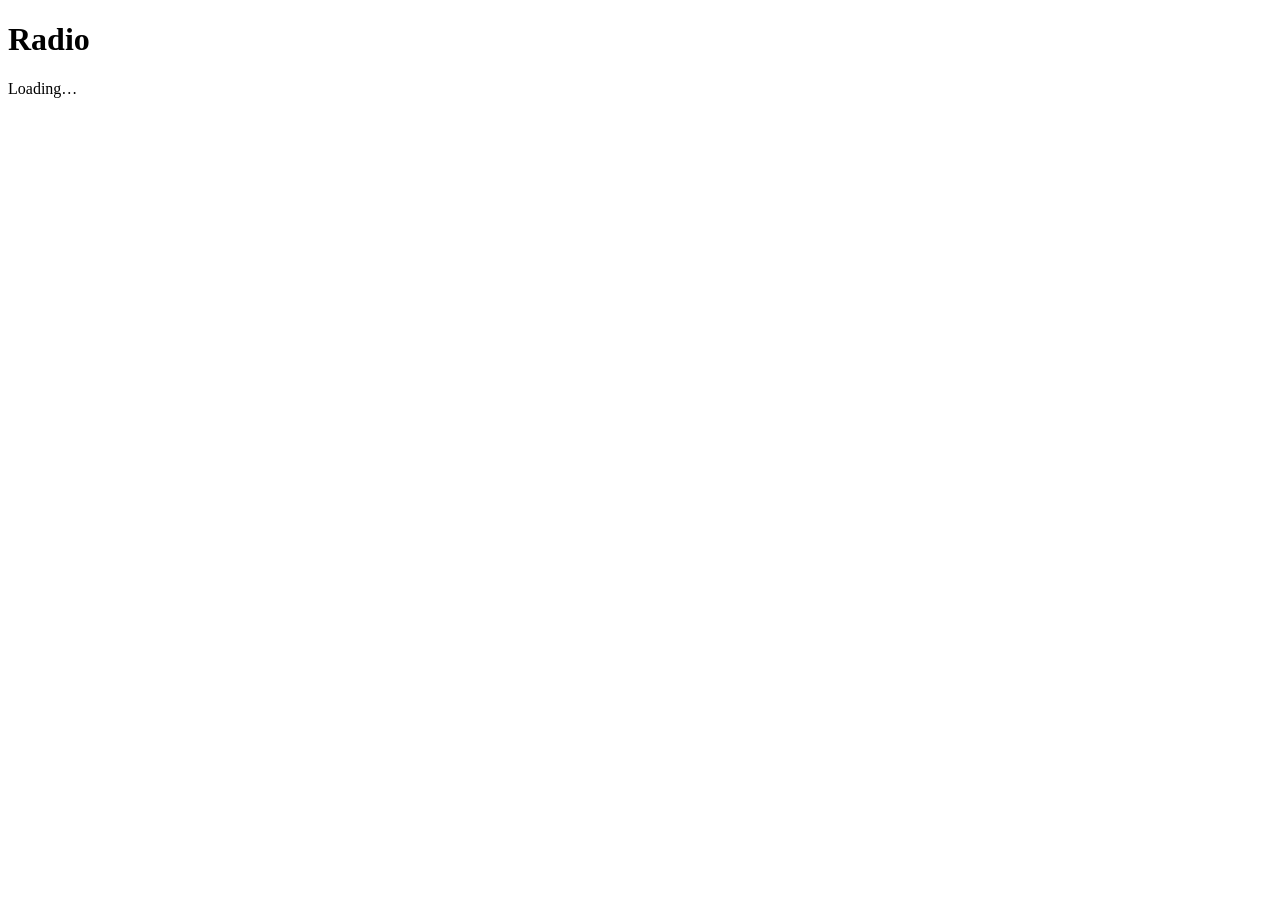
==== radio/index.html @ 4cc00738 "Add Radio tool shell" ====
<!doctype html><html lang="en"><head><meta charset="utf-8"><meta name="viewport" content="width=device-width,initial-scale=1"><title>Radio — SourceCodeplz</title></head><body><main><h1>Radio</h1><p>Loading…</p></main></body></html>
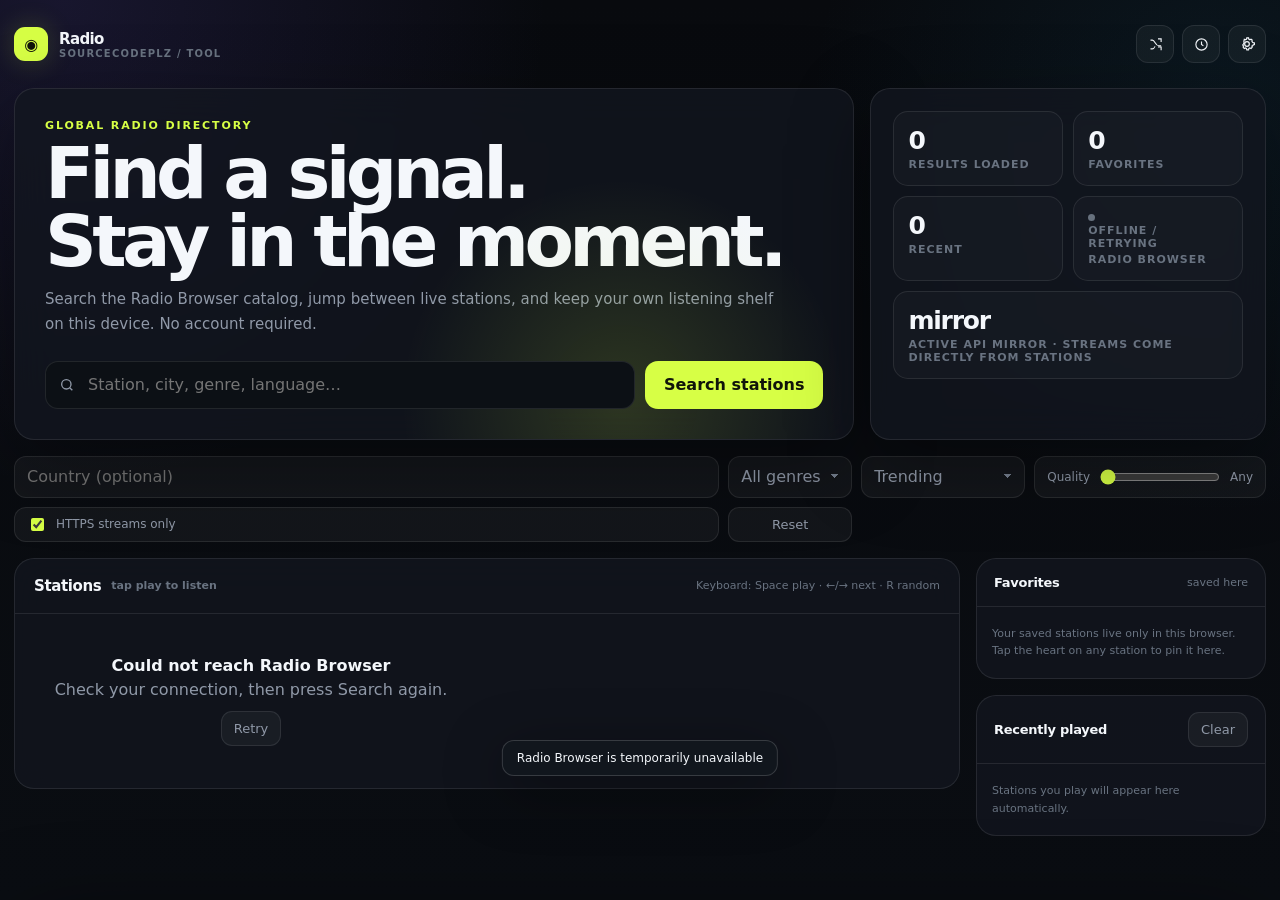
==== commit 75ca80ea: "Build Radio interface" ====
--- a/radio/index.html
+++ b/radio/index.html
@@ -1 +1,81 @@
-<!doctype html><html lang="en"><head><meta charset="utf-8"><meta name="viewport" content="width=device-width,initial-scale=1"><title>Radio — SourceCodeplz</title></head><body><main><h1>Radio</h1><p>Loading…</p></main></body></html>+<!doctype html>
+<html lang="en">
+<head>
+  <meta charset="utf-8"><meta name="viewport" content="width=device-width,initial-scale=1">
+  <meta name="description" content="Radio — discover and listen to internet radio stations from around the world.">
+  <meta name="theme-color" content="#080a0e">
+  <link rel="manifest" href="./manifest.webmanifest"><link rel="stylesheet" href="./styles.css">
+  <title>Radio — SourceCodeplz</title>
+</head>
+<body>
+  <div class="app-shell">
+    <header class="topbar">
+      <a class="brand" href="/" aria-label="Back to SourceCodeplz tools"><span class="brand-mark">◉</span><span class="brand-copy"><span class="brand-title">Radio</span><span class="brand-sub">SourceCodeplz / tool</span></span></a>
+      <div class="top-actions">
+        <button class="ghost-btn" id="last-station" hidden type="button">Resume <strong id="last-station-name"></strong></button>
+        <button class="icon-btn" id="random-btn" type="button" title="Random station" aria-label="Random station"><svg width="15" height="15" viewBox="0 0 24 24" fill="none" stroke="currentColor" stroke-width="1.8"><path d="M16 3h5v5M4 5h3c4 0 5 9 10 9h4M16 16h5v5M4 19h3c2.1 0 3.3-2 4.2-4"></path></svg></button>
+        <button class="icon-btn" id="timer-btn" type="button" title="Sleep timer" aria-label="Sleep timer"><svg width="15" height="15" viewBox="0 0 24 24" fill="none" stroke="currentColor" stroke-width="1.8"><circle cx="12" cy="12" r="9"></circle><path d="M12 7v5l3 2"></path></svg></button>
+        <button class="icon-btn" id="settings-btn" type="button" title="Settings" aria-label="Settings"><svg width="16" height="16" viewBox="0 0 24 24" fill="none" stroke="currentColor" stroke-width="1.8"><circle cx="12" cy="12" r="3.5"></circle><path d="m19.4 15 .3 2-1.7 1.7-1.8-.7-1.5.9-.4 1.8h-2.6l-.4-1.8-1.5-.9-1.8.7L6.3 17l.3-2-1-1.5 1-1.5 1-2-.3-2L8 4.9l1.8.7 1.5-.9.4-1.8h2.6l.4 1.8 1.5.9 1.8-.7L19.7 6l-.3 2 1 1.5 1 .4 1.7.4v2.6l-1.7.4-1 1.5z"></path></svg></button>
+      </div>
+    </header>
+
+    <main>
+      <section class="hero">
+        <div class="hero-card">
+          <div class="kicker">Global radio directory</div>
+          <h1>Find a signal.<br>Stay in the moment.</h1>
+          <p>Search the Radio Browser catalog, jump between live stations, and keep your own listening shelf on this device. No account required.</p>
+          <form class="search-row" id="search-form">
+            <label class="search-wrap" aria-label="Search stations"><span aria-hidden="true"><svg width="16" height="16" viewBox="0 0 24 24" fill="none" stroke="currentColor" stroke-width="2"><circle cx="11" cy="11" r="7"></circle><path d="m20 20-4-4"></path></svg></span><input id="search-input" autocomplete="off" placeholder="Station, city, genre, language…" spellcheck="false"></label>
+            <button class="search-btn" type="submit">Search stations</button>
+          </form>
+        </div>
+        <div class="stats-card" aria-label="Radio service stats">
+          <div class="stat"><strong id="result-count">—</strong><span>results loaded</span></div><div class="stat"><strong id="fav-count">0</strong><span>favorites</span></div>
+          <div class="stat"><strong id="recent-count">0</strong><span>recent</span></div><div class="stat"><strong><span class="status-dot" id="online-dot"></span><span id="online-text">connecting</span></strong><span>radio browser</span></div>
+          <div class="stat stat-wide"><strong id="api-base">mirror</strong><span>active API mirror · streams come directly from stations</span></div>
+        </div>
+      </section>
+
+      <section class="toolbar" aria-label="Station filters">
+        <input class="control" id="country-input" placeholder="Country (optional)">
+        <select class="control" id="tag-select" aria-label="Genre"></select>
+        <select class="control" id="sort" aria-label="Sort stations"><option value="clickcount">Trending</option><option value="votes">Most loved</option><option value="bitrate">Highest bitrate</option><option value="name">A–Z</option><option value="random">Random</option></select>
+        <div class="range-wrap"><span>Quality</span><input id="bitrate" type="range" min="0" max="320" step="32" value="0" aria-label="Minimum bitrate"><span id="bitrate-label">Any</span></div>
+        <label class="toggle"><input id="https-only" type="checkbox" checked> HTTPS streams only</label><button class="ghost-btn" id="reset-filters" type="button">Reset</button>
+      </section>
+
+      <div class="content-grid">
+        <section class="section" aria-labelledby="stations-title">
+          <div class="section-head"><div class="section-title"><h2 id="stations-title">Stations</h2><span>tap play to listen</span></div><span class="sort-note">Keyboard: Space play · ←/→ next · R random</span></div>
+          <div class="station-grid" id="station-list"></div><button class="load-more" id="load-more" type="button" hidden>Load more stations</button>
+        </section>
+        <aside class="sidebar">
+          <section class="side-card"><div class="side-head"><h3>Favorites</h3><span class="sort-note">saved here</span></div><div class="side-list" id="favorites-list"></div></section>
+          <section class="side-card"><div class="side-head"><h3>Recently played</h3><button class="ghost-btn" id="clear-recents" type="button">Clear</button></div><div class="side-list" id="recent-list"></div></section>
+        </aside>
+      </div>
+    </main>
+  </div>
+
+  <section class="player" id="player" aria-label="Radio player">
+    <div class="player-station"><img class="player-art" id="player-art" alt="Station artwork"><div class="player-info"><div class="player-name" id="player-name">Nothing playing</div><div class="player-now" id="player-now">Choose a station to start listening</div><span class="live-pill" id="live-pill" style="display:none">Live</span></div></div>
+    <div class="transport"><button class="secondary-play" id="player-prev" type="button" title="Previous station" aria-label="Previous station"><svg width="15" height="15" viewBox="0 0 24 24" fill="currentColor"><path d="M6 5h2v14H6zM18 5v14l-9-7z"></path></svg></button><button class="main-play" id="player-play" type="button" title="Play" aria-label="Play"><svg width="16" height="16" viewBox="0 0 24 24" fill="currentColor"><path d="M8 5v14l11-7z"></path></svg></button><button class="secondary-play" id="player-next" type="button" title="Next station" aria-label="Next station"><svg width="15" height="15" viewBox="0 0 24 24" fill="currentColor"><path d="M16 5h2v14h-2zM6 5l9 7-9 7z"></path></svg></button></div>
+    <div class="player-tools"><div class="volume"><svg width="15" height="15" viewBox="0 0 24 24" fill="currentColor"><path d="M4 9v6h4l5 4V5L8 9z"></path><path d="M16 8.5a5 5 0 0 1 0 7" fill="none" stroke="currentColor" stroke-width="2"></path></svg><input id="volume" type="range" min="0" max="1" step="0.01" value="0.8" aria-label="Volume"><span class="timer-badge" id="timer-badge">—</span></div></div>
+  </section>
+
+  <div class="toast" id="toast" role="status" aria-live="polite"></div>
+
+  <div class="modal-backdrop" id="timer-modal" aria-hidden="true"><div class="modal" role="dialog" aria-modal="true" aria-labelledby="timer-title"><div class="modal-head"><h2 id="timer-title">Sleep timer</h2><button class="icon-btn" type="button" data-close-modal aria-label="Close"><svg width="16" height="16" viewBox="0 0 24 24" fill="none" stroke="currentColor" stroke-width="2"><path d="M6 6l12 12M18 6L6 18"></path></svg></button></div><div class="modal-body"><p style="margin:0 0 14px;color:var(--muted);font-size:12px">Pause playback automatically after a little background listening.</p><div class="timer-grid"><button class="pill-btn timer-choice" data-minutes="15" type="button">15 min</button><button class="pill-btn timer-choice" data-minutes="30" type="button">30 min</button><button class="pill-btn timer-choice" data-minutes="60" type="button">60 min</button><button class="pill-btn timer-choice" data-minutes="90" type="button">90 min</button><button class="pill-btn timer-choice" data-minutes="0" type="button">Clear</button></div></div></div></div>
+
+  <div class="modal-backdrop" id="settings-modal" aria-hidden="true"><div class="modal" role="dialog" aria-modal="true" aria-labelledby="settings-title"><div class="modal-head"><h2 id="settings-title">Settings & backup</h2><button class="icon-btn" type="button" data-close-modal aria-label="Close"><svg width="16" height="16" viewBox="0 0 24 24" fill="none" stroke="currentColor" stroke-width="2"><path d="M6 6l12 12M18 6L6 18"></path></svg></button></div><div class="modal-body">
+    <div class="setting-row"><div class="setting-copy"><strong>Favorites stay on this device</strong><span>Radio uses browser localStorage, not cookies or an account. Nothing is uploaded by this page.</span></div><span style="color:#74e06e">LOCAL</span></div>
+    <div class="setting-row"><div class="setting-copy"><strong>Export favorites</strong><span>Download a JSON backup you can keep or move to another browser.</span></div><button class="ghost-btn" id="export-favorites" type="button">Export</button></div>
+    <div class="setting-row"><div class="setting-copy"><strong>Import favorites</strong><span>Restore a JSON backup from another browser or device.</span></div><label class="ghost-btn" style="cursor:pointer">Import<input id="import-favorites" type="file" accept="application/json" hidden></label></div>
+    <div class="setting-row"><div class="setting-copy"><strong>Data source</strong><span>Station directory powered by Radio Browser. Playback uses each station's own resolved stream URL.</span></div><a class="ghost-btn" href="https://www.radio-browser.info/" target="_blank" rel="noopener noreferrer">Radio Browser ↗</a></div>
+    <div style="margin-top:15px;color:var(--muted-2);font-size:10px;line-height:1.6">Some stations are unreachable, require a browser-supported codec, or publish HTTP-only streams. HTTPS-only is enabled by default because GitHub Pages itself runs over HTTPS.</div>
+  </div></div></div>
+
+  <script src="./app.js" defer></script>
+</body>
+</html>
--- a/radio/styles.css
+++ b/radio/styles.css
@@ -0,0 +1,197 @@
+:root {
+  color-scheme: dark;
+  --bg: #080a0e;
+  --bg-2: #0d1117;
+  --panel: rgba(18, 23, 31, .78);
+  --panel-solid: #11161d;
+  --panel-soft: rgba(255,255,255,.045);
+  --line: rgba(255,255,255,.09);
+  --line-strong: rgba(255,255,255,.16);
+  --text: #f4f7fb;
+  --muted: #9099a8;
+  --muted-2: #697381;
+  --accent: #d7ff45;
+  --accent-2: #9fe21f;
+  --danger: #ff6b6b;
+  --shadow: 0 24px 80px rgba(0,0,0,.34);
+  --radius: 20px;
+  --player-h: 96px;
+  font-family: Inter, ui-sans-serif, system-ui, -apple-system, BlinkMacSystemFont, "Segoe UI", sans-serif;
+}
+* { box-sizing: border-box; }
+html { min-height: 100%; background: var(--bg); }
+body { margin: 0; min-height: 100vh; color: var(--text); background:
+  radial-gradient(circle at 5% 0%, rgba(96,76,190,.18), transparent 32%),
+  radial-gradient(circle at 95% 12%, rgba(28,112,150,.12), transparent 28%),
+  linear-gradient(180deg, #080a0e 0%, #0a0d12 100%); }
+body.player-open { padding-bottom: calc(var(--player-h) + 18px); }
+button, input, select { font: inherit; }
+button { color: inherit; }
+a { color: inherit; }
+button:focus-visible, input:focus-visible, select:focus-visible, a:focus-visible { outline: 2px solid var(--accent); outline-offset: 3px; }
+
+.app-shell { width: min(1440px, calc(100% - 28px)); margin: 0 auto; padding: 18px 0 36px; }
+.topbar { display:flex; align-items:center; gap:14px; justify-content:space-between; min-height:52px; }
+.brand { display:flex; align-items:center; gap:11px; text-decoration:none; font-weight:800; letter-spacing:-.04em; }
+.brand-mark { width:34px; height:34px; border-radius:11px; display:grid; place-items:center; background:var(--accent); color:#10140a; box-shadow:0 0 28px rgba(215,255,69,.18); }
+.brand-copy { display:flex; flex-direction:column; }
+.brand-title { font-size:15px; }
+.brand-sub { color:var(--muted-2); font-size:10px; letter-spacing:.12em; text-transform:uppercase; font-weight:800; }
+.top-actions { display:flex; align-items:center; gap:8px; }
+.ghost-btn, .icon-btn, .pill-btn { border:1px solid var(--line); background:var(--panel-soft); cursor:pointer; transition:.16s ease; }
+.ghost-btn { border-radius:11px; padding:9px 12px; font-size:13px; color:var(--muted); }
+.icon-btn { width:38px; height:38px; border-radius:12px; display:grid; place-items:center; }
+.icon-btn:hover, .ghost-btn:hover, .pill-btn:hover { border-color:var(--line-strong); background:rgba(255,255,255,.075); transform:translateY(-1px); }
+.icon-btn.active { color:var(--accent); border-color:rgba(215,255,69,.28); background:rgba(215,255,69,.08); }
+
+.hero { display:grid; grid-template-columns:minmax(0,1.7fr) minmax(280px,.8fr); gap:16px; margin-top:18px; }
+.hero-card, .stats-card { border:1px solid var(--line); border-radius:var(--radius); background:var(--panel); backdrop-filter:blur(20px); box-shadow:var(--shadow); }
+.hero-card { padding:30px; position:relative; overflow:hidden; }
+.hero-card:before { content:""; position:absolute; inset:auto -10% -55% 45%; width:55%; aspect-ratio:1; border-radius:50%; background:radial-gradient(circle, rgba(215,255,69,.15), transparent 68%); pointer-events:none; }
+.kicker { color:var(--accent); font-size:11px; text-transform:uppercase; letter-spacing:.17em; font-weight:900; }
+.hero h1 { margin:8px 0 12px; font-size:clamp(34px, 6vw, 72px); line-height:.94; letter-spacing:-.065em; max-width:820px; }
+.hero p { margin:0; color:var(--muted); max-width:750px; line-height:1.65; font-size:15px; }
+.search-row { display:grid; grid-template-columns:1fr auto; gap:10px; margin-top:24px; position:relative; z-index:1; }
+.search-wrap { position:relative; }
+.search-wrap input { width:100%; height:48px; padding:0 16px 0 42px; border:1px solid var(--line); border-radius:13px; color:var(--text); background:#0c1015; }
+.search-wrap svg { position:absolute; left:14px; top:50%; transform:translateY(-50%); color:var(--muted); pointer-events:none; }
+.search-btn { height:48px; padding:0 18px; border:1px solid rgba(215,255,69,.25); border-radius:13px; background:var(--accent); color:#10140a; font-weight:850; cursor:pointer; }
+.search-btn:hover { background:#e0ff63; transform:translateY(-1px); }
+
+.stats-card { padding:22px; display:grid; grid-template-columns:1fr 1fr; gap:10px; align-content:start; }
+.stat { padding:14px; border:1px solid var(--line); border-radius:15px; background:rgba(255,255,255,.025); }
+.stat strong { display:block; font-size:25px; letter-spacing:-.05em; }
+.stat span { display:block; margin-top:3px; color:var(--muted-2); font-size:11px; text-transform:uppercase; letter-spacing:.09em; font-weight:800; }
+.stat-wide { grid-column:1 / -1; }
+.status-dot { display:inline-block; width:7px; height:7px; border-radius:50%; background:#67717e; margin-right:6px; vertical-align:1px; }
+.status-dot.good { background:#74e06e; box-shadow:0 0 12px rgba(116,224,110,.6); }
+
+.toolbar { margin:16px 0; display:grid; grid-template-columns:minmax(180px, 1fr) auto auto auto; gap:9px; }
+.control { height:42px; min-width:0; padding:0 12px; border:1px solid var(--line); border-radius:12px; background:var(--panel-soft); color:var(--muted); }
+select.control { appearance:none; background-image:linear-gradient(45deg, transparent 50%, #778190 50%),linear-gradient(135deg,#778190 50%,transparent 50%); background-position:calc(100% - 16px) 17px,calc(100% - 12px) 17px; background-size:4px 4px,4px 4px; background-repeat:no-repeat; padding-right:30px; }
+.range-wrap { display:flex; align-items:center; gap:8px; padding:0 12px; border:1px solid var(--line); border-radius:12px; color:var(--muted); background:var(--panel-soft); font-size:12px; }
+.range-wrap input { width:120px; accent-color:var(--accent); }
+.toggle { display:flex; align-items:center; gap:9px; padding:0 12px; border:1px solid var(--line); border-radius:12px; background:var(--panel-soft); color:var(--muted); font-size:12px; white-space:nowrap; }
+.toggle input { accent-color:var(--accent); }
+
+.content-grid { display:grid; grid-template-columns:minmax(0,1fr) 290px; gap:16px; align-items:start; }
+.section { border:1px solid var(--line); border-radius:var(--radius); background:var(--panel); backdrop-filter:blur(18px); overflow:hidden; }
+.section-head { display:flex; align-items:center; justify-content:space-between; gap:12px; padding:18px 19px; border-bottom:1px solid var(--line); }
+.section-title { display:flex; align-items:center; gap:10px; }
+.section-title h2 { margin:0; font-size:15px; letter-spacing:-.025em; }
+.section-title span { color:var(--muted-2); font-size:11px; font-weight:700; }
+.sort-note { color:var(--muted-2); font-size:11px; }
+.station-grid { display:grid; grid-template-columns:repeat(2,minmax(0,1fr)); }
+.station { padding:17px 18px; display:grid; grid-template-columns:46px minmax(0,1fr) auto; gap:12px; align-items:center; min-width:0; border-bottom:1px solid var(--line); transition:.16s ease; }
+.station:nth-child(odd) { border-right:1px solid var(--line); }
+.station:hover { background:rgba(255,255,255,.035); }
+.station.playing { background:rgba(215,255,69,.055); }
+.station-logo { width:46px; height:46px; border-radius:13px; object-fit:cover; border:1px solid var(--line); background:#0c1015; }
+.station-logo.fallback { display:grid; place-items:center; color:var(--accent); font-weight:900; font-size:15px; }
+.station-main { min-width:0; }
+.station-name { display:block; overflow:hidden; text-overflow:ellipsis; white-space:nowrap; font-weight:780; font-size:14px; letter-spacing:-.02em; }
+.station-meta { margin-top:4px; display:flex; flex-wrap:wrap; gap:6px; color:var(--muted-2); font-size:11px; }
+.meta-chip { max-width:170px; overflow:hidden; text-overflow:ellipsis; white-space:nowrap; }
+.meta-chip + .meta-chip:before { content:"·"; margin-right:6px; color:#404854; }
+.station-actions { display:flex; align-items:center; gap:5px; }
+.play-station { width:36px; height:36px; border:0; border-radius:11px; background:var(--accent); color:#11150c; cursor:pointer; display:grid; place-items:center; }
+.play-station:hover { background:#e2ff66; transform:scale(1.03); }
+.fav-btn { width:34px; height:34px; border-radius:10px; display:grid; place-items:center; border:1px solid var(--line); background:transparent; color:var(--muted); cursor:pointer; }
+.fav-btn:hover { color:var(--accent); border-color:rgba(215,255,69,.22); }
+.fav-btn.active { color:var(--accent); background:rgba(215,255,69,.08); border-color:rgba(215,255,69,.2); }
+.empty { padding:42px 22px; text-align:center; color:var(--muted); }
+.empty strong { display:block; color:var(--text); margin-bottom:5px; }
+.load-more { width:100%; padding:15px; background:transparent; border:0; border-top:1px solid var(--line); color:var(--muted); cursor:pointer; }
+.load-more:hover { color:var(--text); background:rgba(255,255,255,.025); }
+
+.sidebar { display:grid; gap:16px; position:sticky; top:14px; }
+.side-card { border:1px solid var(--line); border-radius:var(--radius); background:var(--panel); overflow:hidden; }
+.side-head { display:flex; align-items:center; justify-content:space-between; gap:10px; padding:16px 17px; border-bottom:1px solid var(--line); }
+.side-head h3 { margin:0; font-size:13px; letter-spacing:-.02em; }
+.side-list { display:grid; }
+.side-item { padding:13px 15px; display:grid; grid-template-columns:34px minmax(0,1fr) auto; gap:9px; align-items:center; border-bottom:1px solid var(--line); cursor:pointer; }
+.side-item:last-child { border-bottom:0; }
+.side-item:hover { background:rgba(255,255,255,.03); }
+.side-art { width:34px; height:34px; border-radius:9px; object-fit:cover; background:#0c1015; border:1px solid var(--line); }
+.side-name { overflow:hidden; text-overflow:ellipsis; white-space:nowrap; font-size:12px; font-weight:740; }
+.side-sub { margin-top:2px; color:var(--muted-2); font-size:10px; white-space:nowrap; overflow:hidden; text-overflow:ellipsis; }
+.side-empty { padding:18px 15px; color:var(--muted-2); line-height:1.6; font-size:11px; }
+
+.player { position:fixed; z-index:20; left:14px; right:14px; bottom:14px; min-height:var(--player-h); display:grid; grid-template-columns:minmax(240px,1.25fr) minmax(240px,1fr) minmax(220px,.7fr); gap:14px; align-items:center; padding:12px 14px; border:1px solid var(--line-strong); border-radius:20px; background:rgba(12,16,22,.92); backdrop-filter:blur(24px); box-shadow:0 24px 100px rgba(0,0,0,.48); transform:translateY(120%); transition:.25s ease; }
+.player.visible { transform:translateY(0); }
+.player-station { min-width:0; display:flex; align-items:center; gap:11px; }
+.player-art { width:60px; height:60px; flex:0 0 auto; border-radius:15px; object-fit:cover; border:1px solid var(--line); background:#0a0d12; }
+.player-info { min-width:0; }
+.player-name { font-size:13px; font-weight:800; overflow:hidden; text-overflow:ellipsis; white-space:nowrap; }
+.player-now { margin-top:4px; font-size:11px; color:var(--muted); overflow:hidden; text-overflow:ellipsis; white-space:nowrap; }
+.live-pill { display:inline-flex; align-items:center; gap:5px; margin-top:7px; padding:4px 7px; border:1px solid rgba(116,224,110,.18); border-radius:999px; color:#99e995; font-size:9px; font-weight:900; letter-spacing:.12em; text-transform:uppercase; }
+.live-pill:before { content:""; width:5px; height:5px; border-radius:50%; background:#74e06e; }
+.transport { display:flex; align-items:center; justify-content:center; gap:10px; }
+.transport button { cursor:pointer; }
+.main-play { width:48px; height:48px; border:0; border-radius:15px; background:var(--accent); color:#10140a; display:grid; place-items:center; }
+.secondary-play { width:38px; height:38px; border:1px solid var(--line); border-radius:12px; background:transparent; color:var(--muted); display:grid; place-items:center; }
+.secondary-play:hover { color:var(--text); background:var(--panel-soft); }
+.player-tools { display:flex; align-items:center; justify-content:flex-end; gap:8px; }
+.volume { display:flex; align-items:center; gap:8px; padding:8px 10px; border:1px solid var(--line); border-radius:12px; min-width:150px; }
+.volume input { flex:1; min-width:80px; accent-color:var(--accent); }
+.timer-badge { color:var(--muted); font-size:10px; min-width:36px; text-align:right; }
+
+.modal-backdrop { position:fixed; inset:0; z-index:30; display:none; place-items:center; padding:20px; background:rgba(0,0,0,.62); backdrop-filter:blur(8px); }
+.modal-backdrop.open { display:grid; }
+.modal { width:min(560px,100%); max-height:min(80vh,700px); overflow:auto; border:1px solid var(--line-strong); border-radius:22px; background:#0e1319; box-shadow:0 30px 120px rgba(0,0,0,.6); }
+.modal-head { display:flex; align-items:center; justify-content:space-between; padding:17px 18px; border-bottom:1px solid var(--line); }
+.modal-head h2 { margin:0; font-size:15px; }
+.modal-body { padding:18px; }
+.timer-grid { display:grid; grid-template-columns:repeat(4,1fr); gap:8px; }
+.pill-btn { padding:12px 8px; border-radius:12px; }
+.pill-btn.active { border-color:rgba(215,255,69,.35); background:rgba(215,255,69,.09); color:var(--accent); }
+.setting-row { display:flex; align-items:center; justify-content:space-between; gap:12px; padding:13px 0; border-bottom:1px solid var(--line); }
+.setting-row:last-child { border-bottom:0; }
+.setting-copy strong { display:block; font-size:12px; }
+.setting-copy span { display:block; margin-top:3px; color:var(--muted-2); font-size:10px; line-height:1.45; }
+
+.toast { position:fixed; z-index:50; left:50%; bottom:calc(var(--player-h) + 28px); transform:translate(-50%, 12px); opacity:0; pointer-events:none; padding:10px 14px; border:1px solid var(--line-strong); border-radius:12px; background:#11161d; color:var(--text); font-size:12px; box-shadow:0 14px 60px rgba(0,0,0,.4); transition:.2s ease; }
+.toast.show { opacity:1; transform:translate(-50%,0); }
+
+.skeleton { height:80px; background:linear-gradient(90deg,rgba(255,255,255,.025),rgba(255,255,255,.06),rgba(255,255,255,.025)); background-size:200% 100%; animation:shimmer 1.15s linear infinite; border-bottom:1px solid var(--line); }
+@keyframes shimmer { to { background-position:-200% 0; } }
+
+@media (max-width:1020px) {
+  .hero { grid-template-columns:1fr; }
+  .content-grid { grid-template-columns:1fr; }
+  .sidebar { position:static; grid-template-columns:repeat(2,minmax(0,1fr)); }
+  .toolbar { grid-template-columns:1fr 1fr; }
+  .range-wrap { justify-content:space-between; }
+}
+@media (max-width:760px) {
+  .app-shell { width:min(100% - 18px, 720px); padding-top:10px; }
+  .hero-card { padding:23px; }
+  .search-row { grid-template-columns:1fr; }
+  .station-grid { grid-template-columns:1fr; }
+  .station:nth-child(odd) { border-right:0; }
+  .sidebar { grid-template-columns:1fr; }
+  .player { left:8px; right:8px; bottom:8px; grid-template-columns:1fr auto; gap:8px; min-height:88px; }
+  .transport { grid-column:2; grid-row:1; }
+  .player-station { grid-column:1; grid-row:1; }
+  .player-tools { grid-column:1 / -1; grid-row:2; justify-content:stretch; }
+  .volume { flex:1; }
+  .volume input { width:100%; }
+  .player-tools .icon-btn { display:none; }
+}
+@media (max-width:520px) {
+  .top-actions .ghost-btn { display:none; }
+  .toolbar { grid-template-columns:1fr; }
+  .range-wrap { min-height:42px; }
+  .range-wrap input { width:150px; }
+  .stat strong { font-size:21px; }
+  .station { grid-template-columns:42px minmax(0,1fr) auto; padding:14px; gap:9px; }
+  .station-logo { width:42px; height:42px; }
+  .station-meta { max-width:100%; }
+  .station-actions .fav-btn { display:none; }
+  .player-art { width:50px; height:50px; border-radius:13px; }
+  .player-name { font-size:12px; }
+  .main-play { width:44px; height:44px; }
+}
+@media (prefers-reduced-motion: reduce) {
+  *, *:before, *:after { scroll-behavior:auto !important; animation-duration:.001ms !important; animation-iteration-count:1 !important; transition-duration:.001ms !important; }
+}
